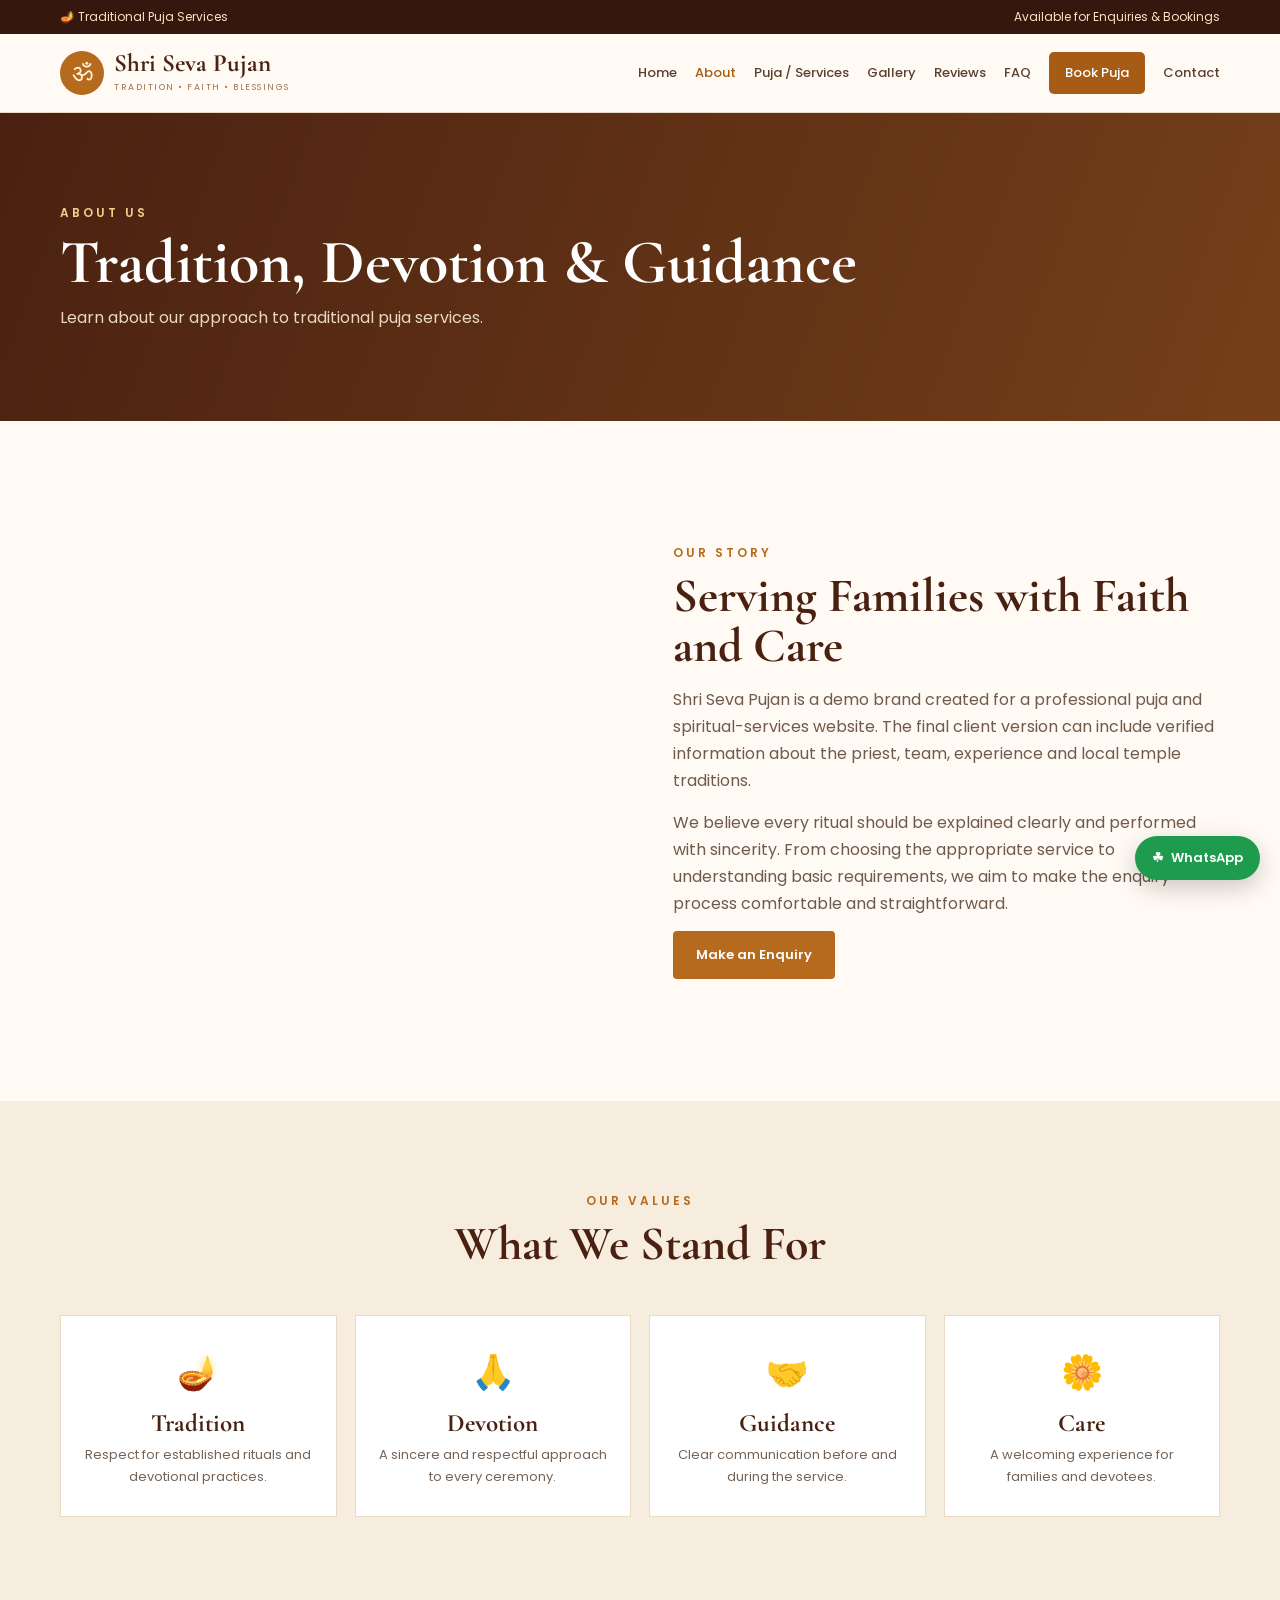
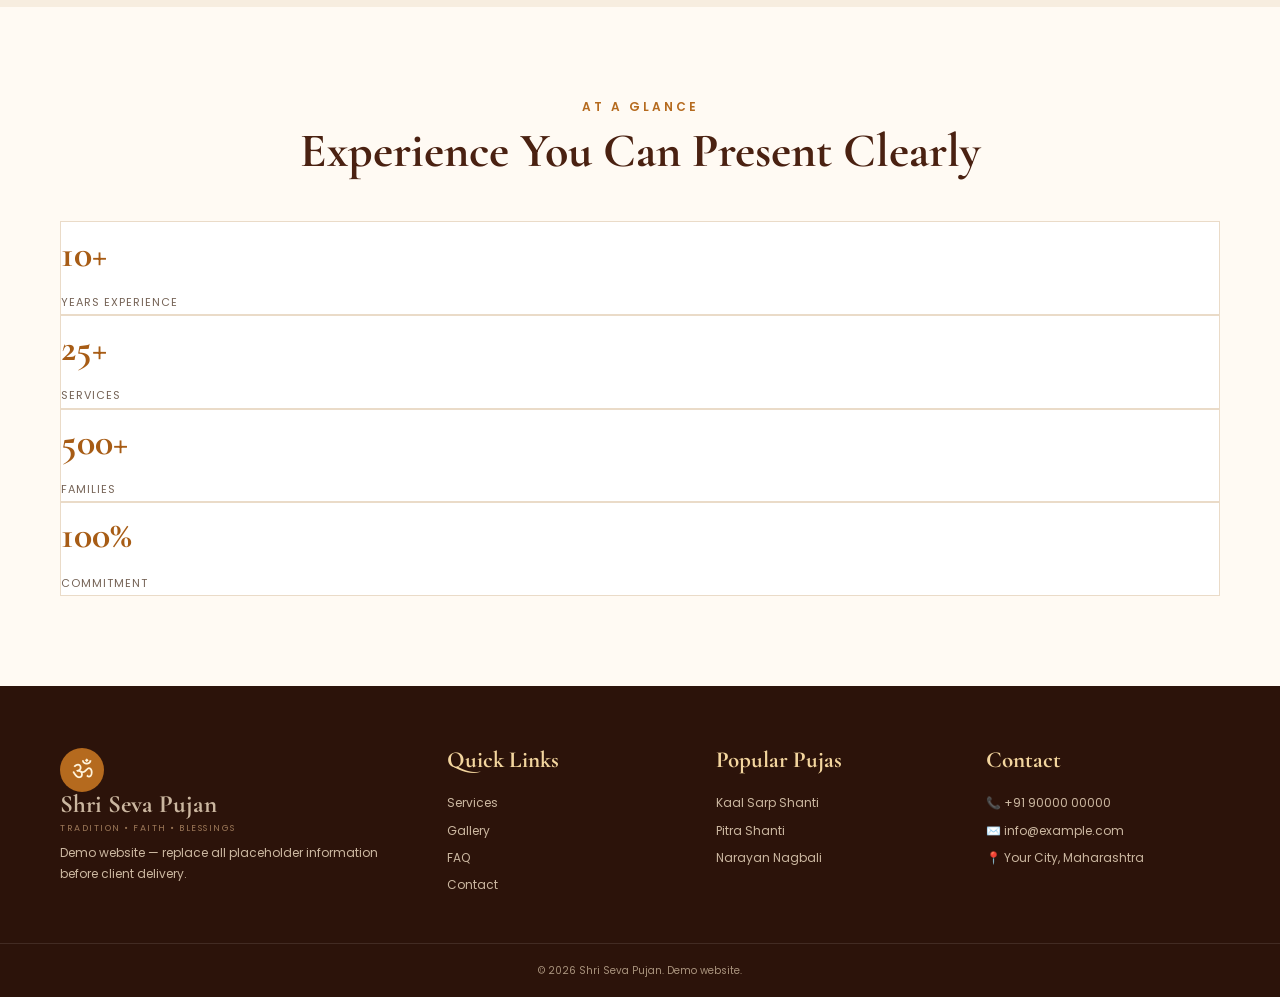
==== about.html @ 17e604e5 "Add files via upload" ====
<!DOCTYPE html>
<html lang="en"><head><meta charset="UTF-8"><meta name="viewport" content="width=device-width,initial-scale=1.0"><title>About | Shri Seva Pujan</title><link rel="preconnect" href="https://fonts.googleapis.com"><link rel="preconnect" href="https://fonts.gstatic.com" crossorigin><link href="https://fonts.googleapis.com/css2?family=Cormorant+Garamond:wght@500;600;700&family=Poppins:wght@300;400;500;600;700&display=swap" rel="stylesheet"><link rel="stylesheet" href="style.css"></head>
<body>
<div class="topbar"><div class="container topbar-inner"><span>🪔 Traditional Puja Services</span><span>Available for Enquiries & Bookings</span></div></div>
<header class="header"><div class="container nav-wrap"><a class="brand" href="index.html"><span class="brand-mark">ॐ</span><span><strong>Shri Seva Pujan</strong><small>Tradition • Faith • Blessings</small></span></a><button class="menu-toggle">☰</button><nav class="nav"><a href="index.html">Home</a><a class="active" href="about.html">About</a><a href="services.html">Puja / Services</a><a href="gallery.html">Gallery</a><a href="reviews.html">Reviews</a><a href="faq.html">FAQ</a><a href="booking.html" class="nav-cta">Book Puja</a><a href="contact.html">Contact</a></nav></div></header>
<section class="page-hero"><div class="container"><span class="eyebrow">ABOUT US</span><h1>Tradition, Devotion & Guidance</h1><p>Learn about our approach to traditional puja services.</p></div></section>
<main>
<section class="section"><div class="container two-col"><div class="about-photo"></div><div><span class="eyebrow">OUR STORY</span><h2>Serving Families with Faith and Care</h2><p>Shri Seva Pujan is a demo brand created for a professional puja and spiritual-services website. The final client version can include verified information about the priest, team, experience and local temple traditions.</p><p>We believe every ritual should be explained clearly and performed with sincerity. From choosing the appropriate service to understanding basic requirements, we aim to make the enquiry process comfortable and straightforward.</p><a href="booking.html" class="btn btn-primary">Make an Enquiry</a></div></div></section>
<section class="section soft-bg"><div class="container"><div class="section-heading"><span class="eyebrow">OUR VALUES</span><h2>What We Stand For</h2></div><div class="value-grid"><div class="value-card"><span>🪔</span><h3>Tradition</h3><p>Respect for established rituals and devotional practices.</p></div><div class="value-card"><span>🙏</span><h3>Devotion</h3><p>A sincere and respectful approach to every ceremony.</p></div><div class="value-card"><span>🤝</span><h3>Guidance</h3><p>Clear communication before and during the service.</p></div><div class="value-card"><span>🌼</span><h3>Care</h3><p>A welcoming experience for families and devotees.</p></div></div></div></section>
<section class="section"><div class="container"><div class="section-heading"><span class="eyebrow">AT A GLANCE</span><h2>Experience You Can Present Clearly</h2></div><div class="stats large-stats"><div><strong>10+</strong><span>Years Experience</span></div><div><strong>25+</strong><span>Services</span></div><div><strong>500+</strong><span>Families</span></div><div><strong>100%</strong><span>Commitment</span></div></div></div></section>
</main>
<footer class="footer"><div class="container footer-grid"><div><a class="brand footer-brand" href="index.html"><span class="brand-mark">ॐ</span><span><strong>Shri Seva Pujan</strong><small>Tradition • Faith • Blessings</small></span></a><p>Demo website — replace all placeholder information before client delivery.</p></div><div><h4>Quick Links</h4><a href="services.html">Services</a><a href="gallery.html">Gallery</a><a href="faq.html">FAQ</a><a href="contact.html">Contact</a></div><div><h4>Popular Pujas</h4><a href="service-kaal-sarp.html">Kaal Sarp Shanti</a><a href="service-pitra-shanti.html">Pitra Shanti</a><a href="service-narayan-nagbali.html">Narayan Nagbali</a></div><div><h4>Contact</h4><p>📞 +91 90000 00000</p><p>✉️ info@example.com</p><p>📍 Your City, Maharashtra</p></div></div><div class="copyright">© 2026 Shri Seva Pujan. Demo website.</div></footer><a class="whatsapp" href="https://wa.me/919000000000" target="_blank">☘<span>WhatsApp</span></a><script src="script.js"></script></body></html>
---- style.css ----
*{margin:0;padding:0;box-sizing:border-box}html{scroll-behavior:smooth}body{font-family:Poppins,sans-serif;color:#3c2a20;background:#fffaf3;line-height:1.7}a{text-decoration:none;color:inherit}.container{width:min(1160px,92%);margin:auto}.topbar{background:#35170d;color:#f7e4bf;font-size:12px}.topbar-inner{display:flex;justify-content:space-between;padding:7px 0}.header{background:#fffaf3;border-bottom:1px solid #eadbc6;position:sticky;top:0;z-index:100}.nav-wrap{min-height:78px;display:flex;align-items:center;justify-content:space-between;gap:20px}.brand{display:flex;align-items:center;gap:10px;color:#4b2313}.brand-mark{width:44px;height:44px;border-radius:50%;display:grid;place-items:center;background:#b56a1e;color:#fff4dc;font-family:serif;font-size:25px}.brand strong{display:block;font-family:"Cormorant Garamond",serif;font-size:25px;line-height:1}.brand small{display:block;font-size:9px;letter-spacing:1.5px;text-transform:uppercase;color:#9a7657;margin-top:4px}.nav{display:flex;align-items:center;gap:18px;font-size:13px;font-weight:500}.nav a{padding:9px 0;color:#5a4031}.nav a:hover,.nav a.active{color:#a75c15}.nav-cta{background:#a75c15!important;color:#fff!important;padding:10px 16px!important;border-radius:5px}.menu-toggle{display:none;border:0;background:none;font-size:28px;color:#4b2313}.hero{min-height:650px;background:linear-gradient(90deg,rgba(35,14,7,.84),rgba(35,14,7,.38)),url("https://images.unsplash.com/photo-1604608672516-f1b9a3b2b0c5?auto=format&fit=crop&w=1800&q=85") center/cover;display:flex;align-items:center;color:white}.hero-content{padding:80px 0}.eyebrow{font-size:12px;letter-spacing:3px;font-weight:600;color:#b56a1e;display:block;margin-bottom:8px}.hero .eyebrow,.page-hero .eyebrow{color:#f3cf8b}.hero h1{font-family:"Cormorant Garamond",serif;font-size:clamp(48px,7vw,82px);line-height:.98;max-width:760px;margin:10px 0 22px}.hero h1 span{color:#f2cf91}.hero p{max-width:610px;font-size:17px;color:#f8eee2}.hero-actions{display:flex;gap:12px;flex-wrap:wrap;margin:28px 0}.btn{display:inline-flex;align-items:center;justify-content:center;padding:12px 22px;border-radius:4px;font-size:13px;font-weight:600;border:1px solid transparent;transition:.25s}.btn-primary{background:#b56a1e;color:white}.btn-primary:hover{background:#914e10;transform:translateY(-2px)}.btn-light{background:#fff5e6;color:#6e3718}.btn-outline{border-color:#b56a1e;color:#8e4e12;background:transparent}.btn-outline:hover{background:#b56a1e;color:white}.hero-trust{display:flex;gap:25px;flex-wrap:wrap;font-size:12px;color:#f8e8cf}.stats{background:#4a2111;color:#fff3de}.stats-grid{display:grid;grid-template-columns:repeat(4,1fr)}.stats-grid>div{padding:27px 15px;text-align:center;border-right:1px solid rgba(255,255,255,.12)}.stats strong{display:block;font-family:"Cormorant Garamond",serif;font-size:38px;color:#f0c77f}.stats span{font-size:11px;letter-spacing:1px;text-transform:uppercase;color:#e9d5ba}.section{padding:90px 0}.soft-bg{background:#f7eddf}.section-heading{text-align:center;max-width:700px;margin:0 auto 45px}.section-heading h2,.split-content h2,.two-col h2,.contact-grid h2,.booking-side h2{font-family:"Cormorant Garamond",serif;font-size:48px;line-height:1.05;color:#4a2111;margin:6px 0 10px}.section-heading p{color:#7a6557}.service-grid{display:grid;grid-template-columns:repeat(4,1fr);gap:18px}.service-card{background:white;border:1px solid #eadbc8;padding:27px 23px;box-shadow:0 8px 30px rgba(78,42,20,.05);transition:.3s}.service-card:hover{transform:translateY(-5px);box-shadow:0 15px 35px rgba(78,42,20,.1)}.service-icon{font-size:36px;margin-bottom:12px}.service-card h3{font-family:"Cormorant Garamond",serif;font-size:26px;color:#4b2313;margin-bottom:7px}.service-card p{font-size:13px;color:#756356;min-height:66px}.service-card a{display:inline-block;color:#a75c15;font-size:12px;font-weight:600;margin-top:15px}.center{text-align:center;margin-top:38px}.split-section{display:grid;grid-template-columns:1fr 1fr;background:#efe0cd}.split-image{min-height:560px;background:url("https://images.unsplash.com/photo-1548013146-72479768bada?auto=format&fit=crop&w=1200&q=85") center/cover}.split-content{padding:80px 9%}.split-content p{color:#6e5b4c;margin-bottom:20px}.check-list{list-style:none;margin:20px 0 28px}.check-list li{display:flex;gap:10px;margin:11px 0;font-size:14px}.check-list span{color:#b56a1e;font-weight:700}.steps{display:grid;grid-template-columns:repeat(4,1fr);gap:18px}.step{padding:25px;background:white;border:1px solid #eadbc8}.step b{font-family:"Cormorant Garamond",serif;color:#b56a1e;font-size:30px}.step h3{font-family:"Cormorant Garamond",serif;font-size:25px;color:#4a2111}.step p{font-size:13px;color:#756356}.cta-section{background:#5a2813;color:white;padding:60px 0}.cta-box{display:flex;justify-content:space-between;align-items:center;gap:25px}.cta-box h2{font-family:"Cormorant Garamond",serif;font-size:48px;line-height:1}.cta-box p{color:#edd9c1}.page-hero{padding:90px 0;background:linear-gradient(110deg,#4a2111,#754019);color:white}.page-hero h1{font-family:"Cormorant Garamond",serif;font-size:62px;line-height:1}.page-hero p{margin-top:10px;color:#ead8c3}.two-col{display:grid;grid-template-columns:1fr 1fr;gap:65px;align-items:center}.about-photo{min-height:500px;background:url("https://images.unsplash.com/photo-1518709594023-6eab9bab7b23?auto=format&fit=crop&w=1200&q=85") center/cover}.two-col p{color:#6e5b4c;margin:14px 0}.value-grid{display:grid;grid-template-columns:repeat(4,1fr);gap:18px}.value-card{background:white;border:1px solid #eadbc8;text-align:center;padding:28px 20px}.value-card>span{font-size:34px}.value-card h3{font-family:"Cormorant Garamond",serif;font-size:25px;color:#4a2111}.value-card p{font-size:13px;color:#756356}.large-stats{background:transparent;color:#4a2111}.large-stats>div{border:1px solid #eadbc8;background:white}.large-stats strong{color:#a75c15}.large-stats span{color:#756356}.gallery-grid{display:grid;grid-template-columns:repeat(4,1fr);gap:14px}.gallery-grid img{width:100%;height:270px;object-fit:cover;display:block;cursor:pointer;transition:.3s}.gallery-grid img:hover{transform:scale(1.02);filter:brightness(.9)}.review-summary{display:grid;grid-template-columns:250px 1fr;gap:35px;align-items:center;max-width:900px;margin:0 auto 50px;background:white;border:1px solid #eadbc8;padding:30px}.review-summary>div:first-child{text-align:center;border-right:1px solid #eadbc8}.review-summary strong{font-family:"Cormorant Garamond",serif;font-size:65px;color:#a75c15}.stars{color:#d78a22;letter-spacing:2px}.review-grid{display:grid;grid-template-columns:repeat(3,1fr);gap:18px}.review-card{background:white;border:1px solid #eadbc8;padding:28px}.review-card p{font-size:14px;font-style:italic;color:#665548;margin:15px 0}.reviewer{display:flex;gap:12px;align-items:center}.reviewer>span{width:40px;height:40px;border-radius:50%;background:#ead0a9;color:#6e3718;display:grid;place-items:center;font-weight:600}.reviewer b,.reviewer small{display:block}.reviewer small{font-size:10px;color:#8b7767}.faq-list{max-width:850px}.faq-list details{background:white;border:1px solid #eadbc8;margin-bottom:12px;padding:0 22px}.faq-list summary{cursor:pointer;list-style:none;font-weight:600;padding:20px 0;color:#4a2111}.faq-list summary::-webkit-details-marker{display:none}.faq-list summary:after{content:"+";float:right;color:#a75c15;font-size:22px}.faq-list details[open] summary:after{content:"−"}.faq-list p{padding:0 0 20px;color:#6e5b4c;font-size:14px}.booking-layout{display:grid;grid-template-columns:1.6fr .8fr;gap:28px;align-items:start}.form-card,.booking-side{background:white;border:1px solid #eadbc8;padding:32px}.form-grid{display:grid;grid-template-columns:1fr 1fr;gap:18px;margin-bottom:20px}.form-grid label{font-size:12px;font-weight:600;color:#5d4637}.form-grid .full{grid-column:1/-1}.form-grid input,.form-grid select,.form-grid textarea{display:block;width:100%;margin-top:7px;padding:12px 13px;border:1px solid #dccab4;background:#fffdf9;font:inherit;font-size:13px;outline:none}.form-grid input:focus,.form-grid select:focus,.form-grid textarea:focus{border-color:#b56a1e}.form-note{font-size:11px;color:#8a7563;margin-top:12px}.form-message{margin-top:15px;padding:12px;background:#edf7ed;color:#38623b;display:none}.side-divider{height:1px;background:#eadbc8;margin:28px 0}.booking-side p{font-size:13px;color:#6e5b4c;margin:10px 0 18px}.contact-grid{display:grid;grid-template-columns:1fr 1fr;gap:60px;align-items:center}.contact-grid>div>p{color:#6e5b4c;margin-bottom:22px}.contact-list{margin:20px 0 28px}.contact-list>div{display:flex;gap:15px;padding:13px 0;border-bottom:1px solid #eadbc8}.contact-list>div>span{font-size:23px}.contact-list b{font-size:12px}.contact-list p{font-size:13px;color:#6e5b4c}.map-box{min-height:470px;background:linear-gradient(rgba(80,45,20,.12),rgba(80,45,20,.12)),repeating-linear-gradient(45deg,#eadbc8 0 2px,#f7eddf 2px 12px);display:grid;place-items:center;text-align:center;padding:40px}.map-box div{background:white;padding:35px;max-width:360px;box-shadow:0 10px 30px rgba(0,0,0,.08)}.map-box span{font-size:38px}.map-box h3{font-family:"Cormorant Garamond",serif;font-size:30px;color:#4a2111}.map-box p{font-size:13px;color:#756356;margin:8px 0 15px}.map-box a{color:#a75c15;font-size:12px;font-weight:600}.hours{display:grid;grid-template-columns:repeat(3,1fr);gap:18px}.hours div{background:white;border:1px solid #eadbc8;padding:25px;text-align:center}.hours b,.hours span{display:block}.hours span{font-size:13px;color:#756356;margin-top:6px}.service-big-icon{font-size:48px;display:block;margin-bottom:10px}.service-detail{display:grid;grid-template-columns:1fr 1fr;gap:60px;align-items:center}.detail-image{height:500px;background:url("https://images.unsplash.com/photo-1609357605129-26f69add5d6e?auto=format&fit=crop&w=1200&q=85") center/cover}.service-detail h2{font-family:"Cormorant Garamond",serif;font-size:48px;color:#4a2111;line-height:1.05}.service-detail h3{font-family:"Cormorant Garamond",serif;font-size:28px;color:#4a2111;margin-top:25px}.service-detail p{color:#6e5b4c;margin:15px 0}.footer{background:#2c130a;color:#dbc7af;padding:55px 0 0}.footer-grid{display:grid;grid-template-columns:1.5fr 1fr 1fr 1fr;gap:35px}.footer-brand{color:#fff0d7}.footer h4{color:#f3d59e;margin-bottom:13px;font-family:"Cormorant Garamond",serif;font-size:23px}.footer p,.footer a{font-size:12px;color:#cbb7a0;display:block;margin:7px 0}.footer a:hover{color:#f3d59e}.copyright{text-align:center;border-top:1px solid rgba(255,255,255,.1);margin-top:40px;padding:18px;font-size:10px;color:#a9937d}.whatsapp{position:fixed;right:20px;bottom:20px;background:#1e9b4d;color:white;border-radius:50px;padding:11px 17px;display:flex;gap:7px;align-items:center;z-index:90;box-shadow:0 8px 25px rgba(0,0,0,.2);font-size:13px;font-weight:600}.whatsapp:first-letter{color:white}
@media(max-width:950px){.nav{gap:10px}.service-grid{grid-template-columns:repeat(2,1fr)}.steps,.value-grid{grid-template-columns:repeat(2,1fr)}.gallery-grid{grid-template-columns:repeat(3,1fr)}.footer-grid{grid-template-columns:repeat(2,1fr)}}
@media(max-width:760px){.topbar-inner{font-size:10px}.topbar-inner span:last-child{display:none}.nav-wrap{min-height:68px}.menu-toggle{display:block}.nav{position:absolute;left:0;right:0;top:68px;background:#fffaf3;border-top:1px solid #eadbc6;display:none;flex-direction:column;align-items:stretch;padding:10px 5%;box-shadow:0 15px 25px rgba(0,0,0,.08)}.nav.open{display:flex}.nav a{padding:11px 0}.hero{min-height:600px}.hero h1{font-size:52px}.hero-trust{gap:10px;flex-direction:column}.stats-grid{grid-template-columns:repeat(2,1fr)}.stats-grid>div{border-bottom:1px solid rgba(255,255,255,.12)}.section{padding:65px 0}.section-heading h2,.split-content h2,.two-col h2,.contact-grid h2,.booking-side h2{font-size:40px}.split-section,.two-col,.contact-grid,.service-detail,.booking-layout{grid-template-columns:1fr}.split-image{min-height:380px}.split-content{padding:55px 8%}.gallery-grid{grid-template-columns:repeat(2,1fr)}.gallery-grid img{height:210px}.review-grid{grid-template-columns:1fr}.review-summary{grid-template-columns:1fr}.review-summary>div:first-child{border-right:0;border-bottom:1px solid #eadbc8;padding-bottom:20px}.form-grid{grid-template-columns:1fr}.form-grid .full{grid-column:auto}.cta-box{flex-direction:column;align-items:flex-start}.page-hero h1{font-size:48px}.detail-image{height:350px}.hours{grid-template-columns:1fr}.footer-grid{grid-template-columns:1fr}.whatsapp{right:14px;bottom:14px}.service-card p{min-height:auto}}
@media(max-width:480px){.service-grid,.steps,.value-grid{grid-template-columns:1fr}.gallery-grid{grid-template-columns:1fr 1fr}.hero h1{font-size:45px}.brand strong{font-size:21px}}
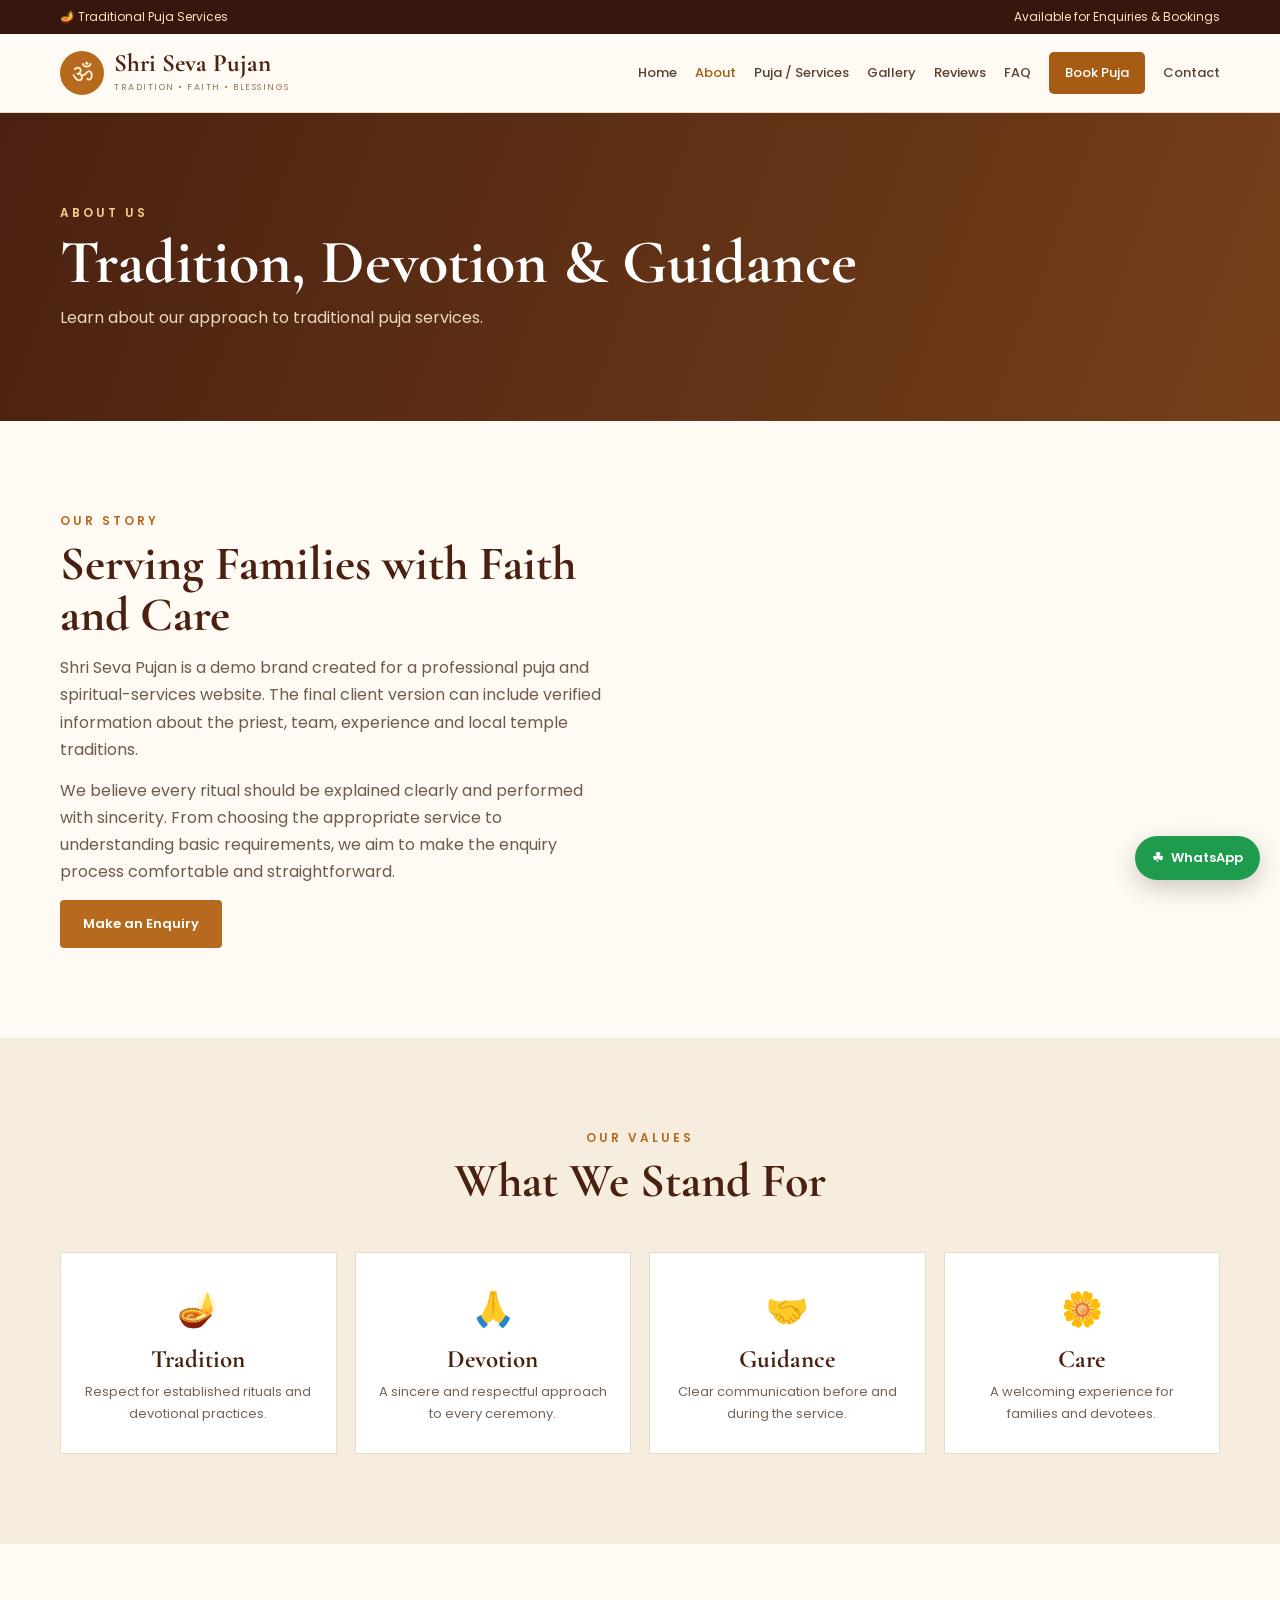
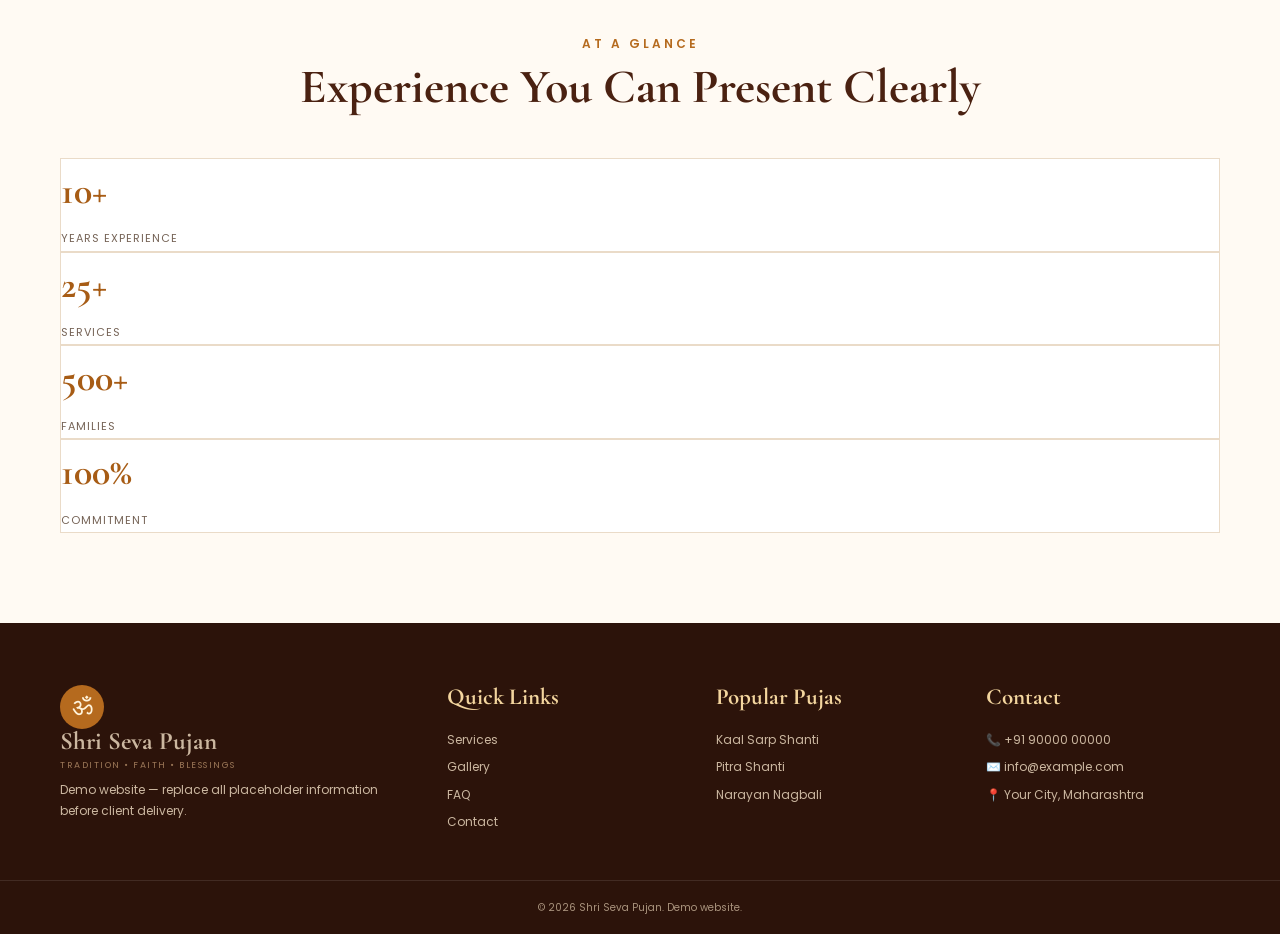
==== commit 12957a19: "Add files via upload" ====
--- a/about.html
+++ b/about.html
@@ -5,7 +5,7 @@
 <header class="header"><div class="container nav-wrap"><a class="brand" href="index.html"><span class="brand-mark">ॐ</span><span><strong>Shri Seva Pujan</strong><small>Tradition • Faith • Blessings</small></span></a><button class="menu-toggle">☰</button><nav class="nav"><a href="index.html">Home</a><a class="active" href="about.html">About</a><a href="services.html">Puja / Services</a><a href="gallery.html">Gallery</a><a href="reviews.html">Reviews</a><a href="faq.html">FAQ</a><a href="booking.html" class="nav-cta">Book Puja</a><a href="contact.html">Contact</a></nav></div></header>
 <section class="page-hero"><div class="container"><span class="eyebrow">ABOUT US</span><h1>Tradition, Devotion & Guidance</h1><p>Learn about our approach to traditional puja services.</p></div></section>
 <main>
-<section class="section"><div class="container two-col"><div class="about-photo"></div><div><span class="eyebrow">OUR STORY</span><h2>Serving Families with Faith and Care</h2><p>Shri Seva Pujan is a demo brand created for a professional puja and spiritual-services website. The final client version can include verified information about the priest, team, experience and local temple traditions.</p><p>We believe every ritual should be explained clearly and performed with sincerity. From choosing the appropriate service to understanding basic requirements, we aim to make the enquiry process comfortable and straightforward.</p><a href="booking.html" class="btn btn-primary">Make an Enquiry</a></div></div></section>
+<section class="section"><div class="container two-col"><div><span class="eyebrow">OUR STORY</span><h2>Serving Families with Faith and Care</h2><p>Shri Seva Pujan is a demo brand created for a professional puja and spiritual-services website. The final client version can include verified information about the priest, team, experience and local temple traditions.</p><p>We believe every ritual should be explained clearly and performed with sincerity. From choosing the appropriate service to understanding basic requirements, we aim to make the enquiry process comfortable and straightforward.</p><a href="booking.html" class="btn btn-primary">Make an Enquiry</a></div></div></section>
 <section class="section soft-bg"><div class="container"><div class="section-heading"><span class="eyebrow">OUR VALUES</span><h2>What We Stand For</h2></div><div class="value-grid"><div class="value-card"><span>🪔</span><h3>Tradition</h3><p>Respect for established rituals and devotional practices.</p></div><div class="value-card"><span>🙏</span><h3>Devotion</h3><p>A sincere and respectful approach to every ceremony.</p></div><div class="value-card"><span>🤝</span><h3>Guidance</h3><p>Clear communication before and during the service.</p></div><div class="value-card"><span>🌼</span><h3>Care</h3><p>A welcoming experience for families and devotees.</p></div></div></div></section>
 <section class="section"><div class="container"><div class="section-heading"><span class="eyebrow">AT A GLANCE</span><h2>Experience You Can Present Clearly</h2></div><div class="stats large-stats"><div><strong>10+</strong><span>Years Experience</span></div><div><strong>25+</strong><span>Services</span></div><div><strong>500+</strong><span>Families</span></div><div><strong>100%</strong><span>Commitment</span></div></div></div></section>
 </main>
--- a/style.css
+++ b/style.css
@@ -1,4 +1,4 @@
-*{margin:0;padding:0;box-sizing:border-box}html{scroll-behavior:smooth}body{font-family:Poppins,sans-serif;color:#3c2a20;background:#fffaf3;line-height:1.7}a{text-decoration:none;color:inherit}.container{width:min(1160px,92%);margin:auto}.topbar{background:#35170d;color:#f7e4bf;font-size:12px}.topbar-inner{display:flex;justify-content:space-between;padding:7px 0}.header{background:#fffaf3;border-bottom:1px solid #eadbc6;position:sticky;top:0;z-index:100}.nav-wrap{min-height:78px;display:flex;align-items:center;justify-content:space-between;gap:20px}.brand{display:flex;align-items:center;gap:10px;color:#4b2313}.brand-mark{width:44px;height:44px;border-radius:50%;display:grid;place-items:center;background:#b56a1e;color:#fff4dc;font-family:serif;font-size:25px}.brand strong{display:block;font-family:"Cormorant Garamond",serif;font-size:25px;line-height:1}.brand small{display:block;font-size:9px;letter-spacing:1.5px;text-transform:uppercase;color:#9a7657;margin-top:4px}.nav{display:flex;align-items:center;gap:18px;font-size:13px;font-weight:500}.nav a{padding:9px 0;color:#5a4031}.nav a:hover,.nav a.active{color:#a75c15}.nav-cta{background:#a75c15!important;color:#fff!important;padding:10px 16px!important;border-radius:5px}.menu-toggle{display:none;border:0;background:none;font-size:28px;color:#4b2313}.hero{min-height:650px;background:linear-gradient(90deg,rgba(35,14,7,.84),rgba(35,14,7,.38)),url("https://images.unsplash.com/photo-1604608672516-f1b9a3b2b0c5?auto=format&fit=crop&w=1800&q=85") center/cover;display:flex;align-items:center;color:white}.hero-content{padding:80px 0}.eyebrow{font-size:12px;letter-spacing:3px;font-weight:600;color:#b56a1e;display:block;margin-bottom:8px}.hero .eyebrow,.page-hero .eyebrow{color:#f3cf8b}.hero h1{font-family:"Cormorant Garamond",serif;font-size:clamp(48px,7vw,82px);line-height:.98;max-width:760px;margin:10px 0 22px}.hero h1 span{color:#f2cf91}.hero p{max-width:610px;font-size:17px;color:#f8eee2}.hero-actions{display:flex;gap:12px;flex-wrap:wrap;margin:28px 0}.btn{display:inline-flex;align-items:center;justify-content:center;padding:12px 22px;border-radius:4px;font-size:13px;font-weight:600;border:1px solid transparent;transition:.25s}.btn-primary{background:#b56a1e;color:white}.btn-primary:hover{background:#914e10;transform:translateY(-2px)}.btn-light{background:#fff5e6;color:#6e3718}.btn-outline{border-color:#b56a1e;color:#8e4e12;background:transparent}.btn-outline:hover{background:#b56a1e;color:white}.hero-trust{display:flex;gap:25px;flex-wrap:wrap;font-size:12px;color:#f8e8cf}.stats{background:#4a2111;color:#fff3de}.stats-grid{display:grid;grid-template-columns:repeat(4,1fr)}.stats-grid>div{padding:27px 15px;text-align:center;border-right:1px solid rgba(255,255,255,.12)}.stats strong{display:block;font-family:"Cormorant Garamond",serif;font-size:38px;color:#f0c77f}.stats span{font-size:11px;letter-spacing:1px;text-transform:uppercase;color:#e9d5ba}.section{padding:90px 0}.soft-bg{background:#f7eddf}.section-heading{text-align:center;max-width:700px;margin:0 auto 45px}.section-heading h2,.split-content h2,.two-col h2,.contact-grid h2,.booking-side h2{font-family:"Cormorant Garamond",serif;font-size:48px;line-height:1.05;color:#4a2111;margin:6px 0 10px}.section-heading p{color:#7a6557}.service-grid{display:grid;grid-template-columns:repeat(4,1fr);gap:18px}.service-card{background:white;border:1px solid #eadbc8;padding:27px 23px;box-shadow:0 8px 30px rgba(78,42,20,.05);transition:.3s}.service-card:hover{transform:translateY(-5px);box-shadow:0 15px 35px rgba(78,42,20,.1)}.service-icon{font-size:36px;margin-bottom:12px}.service-card h3{font-family:"Cormorant Garamond",serif;font-size:26px;color:#4b2313;margin-bottom:7px}.service-card p{font-size:13px;color:#756356;min-height:66px}.service-card a{display:inline-block;color:#a75c15;font-size:12px;font-weight:600;margin-top:15px}.center{text-align:center;margin-top:38px}.split-section{display:grid;grid-template-columns:1fr 1fr;background:#efe0cd}.split-image{min-height:560px;background:url("https://images.unsplash.com/photo-1548013146-72479768bada?auto=format&fit=crop&w=1200&q=85") center/cover}.split-content{padding:80px 9%}.split-content p{color:#6e5b4c;margin-bottom:20px}.check-list{list-style:none;margin:20px 0 28px}.check-list li{display:flex;gap:10px;margin:11px 0;font-size:14px}.check-list span{color:#b56a1e;font-weight:700}.steps{display:grid;grid-template-columns:repeat(4,1fr);gap:18px}.step{padding:25px;background:white;border:1px solid #eadbc8}.step b{font-family:"Cormorant Garamond",serif;color:#b56a1e;font-size:30px}.step h3{font-family:"Cormorant Garamond",serif;font-size:25px;color:#4a2111}.step p{font-size:13px;color:#756356}.cta-section{background:#5a2813;color:white;padding:60px 0}.cta-box{display:flex;justify-content:space-between;align-items:center;gap:25px}.cta-box h2{font-family:"Cormorant Garamond",serif;font-size:48px;line-height:1}.cta-box p{color:#edd9c1}.page-hero{padding:90px 0;background:linear-gradient(110deg,#4a2111,#754019);color:white}.page-hero h1{font-family:"Cormorant Garamond",serif;font-size:62px;line-height:1}.page-hero p{margin-top:10px;color:#ead8c3}.two-col{display:grid;grid-template-columns:1fr 1fr;gap:65px;align-items:center}.about-photo{min-height:500px;background:url("https://images.unsplash.com/photo-1518709594023-6eab9bab7b23?auto=format&fit=crop&w=1200&q=85") center/cover}.two-col p{color:#6e5b4c;margin:14px 0}.value-grid{display:grid;grid-template-columns:repeat(4,1fr);gap:18px}.value-card{background:white;border:1px solid #eadbc8;text-align:center;padding:28px 20px}.value-card>span{font-size:34px}.value-card h3{font-family:"Cormorant Garamond",serif;font-size:25px;color:#4a2111}.value-card p{font-size:13px;color:#756356}.large-stats{background:transparent;color:#4a2111}.large-stats>div{border:1px solid #eadbc8;background:white}.large-stats strong{color:#a75c15}.large-stats span{color:#756356}.gallery-grid{display:grid;grid-template-columns:repeat(4,1fr);gap:14px}.gallery-grid img{width:100%;height:270px;object-fit:cover;display:block;cursor:pointer;transition:.3s}.gallery-grid img:hover{transform:scale(1.02);filter:brightness(.9)}.review-summary{display:grid;grid-template-columns:250px 1fr;gap:35px;align-items:center;max-width:900px;margin:0 auto 50px;background:white;border:1px solid #eadbc8;padding:30px}.review-summary>div:first-child{text-align:center;border-right:1px solid #eadbc8}.review-summary strong{font-family:"Cormorant Garamond",serif;font-size:65px;color:#a75c15}.stars{color:#d78a22;letter-spacing:2px}.review-grid{display:grid;grid-template-columns:repeat(3,1fr);gap:18px}.review-card{background:white;border:1px solid #eadbc8;padding:28px}.review-card p{font-size:14px;font-style:italic;color:#665548;margin:15px 0}.reviewer{display:flex;gap:12px;align-items:center}.reviewer>span{width:40px;height:40px;border-radius:50%;background:#ead0a9;color:#6e3718;display:grid;place-items:center;font-weight:600}.reviewer b,.reviewer small{display:block}.reviewer small{font-size:10px;color:#8b7767}.faq-list{max-width:850px}.faq-list details{background:white;border:1px solid #eadbc8;margin-bottom:12px;padding:0 22px}.faq-list summary{cursor:pointer;list-style:none;font-weight:600;padding:20px 0;color:#4a2111}.faq-list summary::-webkit-details-marker{display:none}.faq-list summary:after{content:"+";float:right;color:#a75c15;font-size:22px}.faq-list details[open] summary:after{content:"−"}.faq-list p{padding:0 0 20px;color:#6e5b4c;font-size:14px}.booking-layout{display:grid;grid-template-columns:1.6fr .8fr;gap:28px;align-items:start}.form-card,.booking-side{background:white;border:1px solid #eadbc8;padding:32px}.form-grid{display:grid;grid-template-columns:1fr 1fr;gap:18px;margin-bottom:20px}.form-grid label{font-size:12px;font-weight:600;color:#5d4637}.form-grid .full{grid-column:1/-1}.form-grid input,.form-grid select,.form-grid textarea{display:block;width:100%;margin-top:7px;padding:12px 13px;border:1px solid #dccab4;background:#fffdf9;font:inherit;font-size:13px;outline:none}.form-grid input:focus,.form-grid select:focus,.form-grid textarea:focus{border-color:#b56a1e}.form-note{font-size:11px;color:#8a7563;margin-top:12px}.form-message{margin-top:15px;padding:12px;background:#edf7ed;color:#38623b;display:none}.side-divider{height:1px;background:#eadbc8;margin:28px 0}.booking-side p{font-size:13px;color:#6e5b4c;margin:10px 0 18px}.contact-grid{display:grid;grid-template-columns:1fr 1fr;gap:60px;align-items:center}.contact-grid>div>p{color:#6e5b4c;margin-bottom:22px}.contact-list{margin:20px 0 28px}.contact-list>div{display:flex;gap:15px;padding:13px 0;border-bottom:1px solid #eadbc8}.contact-list>div>span{font-size:23px}.contact-list b{font-size:12px}.contact-list p{font-size:13px;color:#6e5b4c}.map-box{min-height:470px;background:linear-gradient(rgba(80,45,20,.12),rgba(80,45,20,.12)),repeating-linear-gradient(45deg,#eadbc8 0 2px,#f7eddf 2px 12px);display:grid;place-items:center;text-align:center;padding:40px}.map-box div{background:white;padding:35px;max-width:360px;box-shadow:0 10px 30px rgba(0,0,0,.08)}.map-box span{font-size:38px}.map-box h3{font-family:"Cormorant Garamond",serif;font-size:30px;color:#4a2111}.map-box p{font-size:13px;color:#756356;margin:8px 0 15px}.map-box a{color:#a75c15;font-size:12px;font-weight:600}.hours{display:grid;grid-template-columns:repeat(3,1fr);gap:18px}.hours div{background:white;border:1px solid #eadbc8;padding:25px;text-align:center}.hours b,.hours span{display:block}.hours span{font-size:13px;color:#756356;margin-top:6px}.service-big-icon{font-size:48px;display:block;margin-bottom:10px}.service-detail{display:grid;grid-template-columns:1fr 1fr;gap:60px;align-items:center}.detail-image{height:500px;background:url("https://images.unsplash.com/photo-1609357605129-26f69add5d6e?auto=format&fit=crop&w=1200&q=85") center/cover}.service-detail h2{font-family:"Cormorant Garamond",serif;font-size:48px;color:#4a2111;line-height:1.05}.service-detail h3{font-family:"Cormorant Garamond",serif;font-size:28px;color:#4a2111;margin-top:25px}.service-detail p{color:#6e5b4c;margin:15px 0}.footer{background:#2c130a;color:#dbc7af;padding:55px 0 0}.footer-grid{display:grid;grid-template-columns:1.5fr 1fr 1fr 1fr;gap:35px}.footer-brand{color:#fff0d7}.footer h4{color:#f3d59e;margin-bottom:13px;font-family:"Cormorant Garamond",serif;font-size:23px}.footer p,.footer a{font-size:12px;color:#cbb7a0;display:block;margin:7px 0}.footer a:hover{color:#f3d59e}.copyright{text-align:center;border-top:1px solid rgba(255,255,255,.1);margin-top:40px;padding:18px;font-size:10px;color:#a9937d}.whatsapp{position:fixed;right:20px;bottom:20px;background:#1e9b4d;color:white;border-radius:50px;padding:11px 17px;display:flex;gap:7px;align-items:center;z-index:90;box-shadow:0 8px 25px rgba(0,0,0,.2);font-size:13px;font-weight:600}.whatsapp:first-letter{color:white}
-@media(max-width:950px){.nav{gap:10px}.service-grid{grid-template-columns:repeat(2,1fr)}.steps,.value-grid{grid-template-columns:repeat(2,1fr)}.gallery-grid{grid-template-columns:repeat(3,1fr)}.footer-grid{grid-template-columns:repeat(2,1fr)}}
-@media(max-width:760px){.topbar-inner{font-size:10px}.topbar-inner span:last-child{display:none}.nav-wrap{min-height:68px}.menu-toggle{display:block}.nav{position:absolute;left:0;right:0;top:68px;background:#fffaf3;border-top:1px solid #eadbc6;display:none;flex-direction:column;align-items:stretch;padding:10px 5%;box-shadow:0 15px 25px rgba(0,0,0,.08)}.nav.open{display:flex}.nav a{padding:11px 0}.hero{min-height:600px}.hero h1{font-size:52px}.hero-trust{gap:10px;flex-direction:column}.stats-grid{grid-template-columns:repeat(2,1fr)}.stats-grid>div{border-bottom:1px solid rgba(255,255,255,.12)}.section{padding:65px 0}.section-heading h2,.split-content h2,.two-col h2,.contact-grid h2,.booking-side h2{font-size:40px}.split-section,.two-col,.contact-grid,.service-detail,.booking-layout{grid-template-columns:1fr}.split-image{min-height:380px}.split-content{padding:55px 8%}.gallery-grid{grid-template-columns:repeat(2,1fr)}.gallery-grid img{height:210px}.review-grid{grid-template-columns:1fr}.review-summary{grid-template-columns:1fr}.review-summary>div:first-child{border-right:0;border-bottom:1px solid #eadbc8;padding-bottom:20px}.form-grid{grid-template-columns:1fr}.form-grid .full{grid-column:auto}.cta-box{flex-direction:column;align-items:flex-start}.page-hero h1{font-size:48px}.detail-image{height:350px}.hours{grid-template-columns:1fr}.footer-grid{grid-template-columns:1fr}.whatsapp{right:14px;bottom:14px}.service-card p{min-height:auto}}
-@media(max-width:480px){.service-grid,.steps,.value-grid{grid-template-columns:1fr}.gallery-grid{grid-template-columns:1fr 1fr}.hero h1{font-size:45px}.brand strong{font-size:21px}}
+*{margin:0;padding:0;box-sizing:border-box}html{scroll-behavior:smooth}body{font-family:Poppins,sans-serif;color:#3c2a20;background:#fffaf3;line-height:1.7}a{text-decoration:none;color:inherit}.container{width:min(1160px,92%);margin:auto}.topbar{background:#35170d;color:#f7e4bf;font-size:12px}.topbar-inner{display:flex;justify-content:space-between;padding:7px 0}.header{background:#fffaf3;border-bottom:1px solid #eadbc6;position:sticky;top:0;z-index:100}.nav-wrap{min-height:78px;display:flex;align-items:center;justify-content:space-between;gap:20px}.brand{display:flex;align-items:center;gap:10px;color:#4b2313}.brand-mark{width:44px;height:44px;border-radius:50%;display:grid;place-items:center;background:#b56a1e;color:#fff4dc;font-family:serif;font-size:25px}.brand strong{display:block;font-family:"Cormorant Garamond",serif;font-size:25px;line-height:1}.brand small{display:block;font-size:9px;letter-spacing:1.5px;text-transform:uppercase;color:#9a7657;margin-top:4px}.nav{display:flex;align-items:center;gap:18px;font-size:13px;font-weight:500}.nav a{padding:9px 0;color:#5a4031}.nav a:hover,.nav a.active{color:#a75c15}.nav-cta{background:#a75c15!important;color:#fff!important;padding:10px 16px!important;border-radius:5px}.menu-toggle{display:none;border:0;background:none;font-size:28px;color:#4b2313}.hero{min-height:650px;background:linear-gradient(90deg,rgba(35,14,7,.84),rgba(35,14,7,.38));display:flex;align-items:center;color:white}.hero-content{padding:80px 0}.eyebrow{font-size:12px;letter-spacing:3px;font-weight:600;color:#b56a1e;display:block;margin-bottom:8px}.hero .eyebrow,.page-hero .eyebrow{color:#f3cf8b}.hero h1{font-family:"Cormorant Garamond",serif;font-size:clamp(48px,7vw,82px);line-height:.98;max-width:760px;margin:10px 0 22px}.hero h1 span{color:#f2cf91}.hero p{max-width:610px;font-size:17px;color:#f8eee2}.hero-actions{display:flex;gap:12px;flex-wrap:wrap;margin:28px 0}.btn{display:inline-flex;align-items:center;justify-content:center;padding:12px 22px;border-radius:4px;font-size:13px;font-weight:600;border:1px solid transparent;transition:.25s}.btn-primary{background:#b56a1e;color:white}.btn-primary:hover{background:#914e10;transform:translateY(-2px)}.btn-light{background:#fff5e6;color:#6e3718}.btn-outline{border-color:#b56a1e;color:#8e4e12;background:transparent}.btn-outline:hover{background:#b56a1e;color:white}.hero-trust{display:flex;gap:25px;flex-wrap:wrap;font-size:12px;color:#f8e8cf}.stats{background:#4a2111;color:#fff3de}.stats-grid{display:grid;grid-template-columns:repeat(4,1fr)}.stats-grid>div{padding:27px 15px;text-align:center;border-right:1px solid rgba(255,255,255,.12)}.stats strong{display:block;font-family:"Cormorant Garamond",serif;font-size:38px;color:#f0c77f}.stats span{font-size:11px;letter-spacing:1px;text-transform:uppercase;color:#e9d5ba}.section{padding:90px 0}.soft-bg{background:#f7eddf}.section-heading{text-align:center;max-width:700px;margin:0 auto 45px}.section-heading h2,.split-content h2,.two-col h2,.contact-grid h2,.booking-side h2{font-family:"Cormorant Garamond",serif;font-size:48px;line-height:1.05;color:#4a2111;margin:6px 0 10px}.section-heading p{color:#7a6557}.service-grid{display:grid;grid-template-columns:repeat(4,1fr);gap:18px}.service-card{background:white;border:1px solid #eadbc8;padding:27px 23px;box-shadow:0 8px 30px rgba(78,42,20,.05);transition:.3s}.service-card:hover{transform:translateY(-5px);box-shadow:0 15px 35px rgba(78,42,20,.1)}.service-icon{font-size:36px;margin-bottom:12px}.service-card h3{font-family:"Cormorant Garamond",serif;font-size:26px;color:#4b2313;margin-bottom:7px}.service-card p{font-size:13px;color:#756356;min-height:66px}.service-card a{display:inline-block;color:#a75c15;font-size:12px;font-weight:600;margin-top:15px}.center{text-align:center;margin-top:38px}.split-section{display:grid;grid-template-columns:1fr 1fr;background:#efe0cd}.split-image{min-height:0;display:none}.split-content{padding:80px 9%}.split-content p{color:#6e5b4c;margin-bottom:20px}.check-list{list-style:none;margin:20px 0 28px}.check-list li{display:flex;gap:10px;margin:11px 0;font-size:14px}.check-list span{color:#b56a1e;font-weight:700}.steps{display:grid;grid-template-columns:repeat(4,1fr);gap:18px}.step{padding:25px;background:white;border:1px solid #eadbc8}.step b{font-family:"Cormorant Garamond",serif;color:#b56a1e;font-size:30px}.step h3{font-family:"Cormorant Garamond",serif;font-size:25px;color:#4a2111}.step p{font-size:13px;color:#756356}.cta-section{background:#5a2813;color:white;padding:60px 0}.cta-box{display:flex;justify-content:space-between;align-items:center;gap:25px}.cta-box h2{font-family:"Cormorant Garamond",serif;font-size:48px;line-height:1}.cta-box p{color:#edd9c1}.page-hero{padding:90px 0;background:linear-gradient(110deg,#4a2111,#754019);color:white}.page-hero h1{font-family:"Cormorant Garamond",serif;font-size:62px;line-height:1}.page-hero p{margin-top:10px;color:#ead8c3}.two-col{display:grid;grid-template-columns:1fr 1fr;gap:65px;align-items:center}.about-photo{display:none}.two-col p{color:#6e5b4c;margin:14px 0}.value-grid{display:grid;grid-template-columns:repeat(4,1fr);gap:18px}.value-card{background:white;border:1px solid #eadbc8;text-align:center;padding:28px 20px}.value-card>span{font-size:34px}.value-card h3{font-family:"Cormorant Garamond",serif;font-size:25px;color:#4a2111}.value-card p{font-size:13px;color:#756356}.large-stats{background:transparent;color:#4a2111}.large-stats>div{border:1px solid #eadbc8;background:white}.large-stats strong{color:#a75c15}.large-stats span{color:#756356}.no-photo-gallery{min-height:300px;border:1px solid #eadbc8;background:#fff;display:grid;place-items:center;text-align:center;padding:45px}.no-photo-gallery>div{max-width:520px}.no-photo-gallery span{width:74px;height:74px;border-radius:50%;display:grid;place-items:center;margin:0 auto 18px;background:#b56a1e;color:#fff4dc;font-family:serif;font-size:40px}.no-photo-gallery h3{font-family:"Cormorant Garamond",serif;font-size:34px;color:#4a2111;margin-bottom:8px}.no-photo-gallery p{font-size:13px;color:#756356}.review-summary{display:grid;grid-template-columns:250px 1fr;gap:35px;align-items:center;max-width:900px;margin:0 auto 50px;background:white;border:1px solid #eadbc8;padding:30px}.review-summary>div:first-child{text-align:center;border-right:1px solid #eadbc8}.review-summary strong{font-family:"Cormorant Garamond",serif;font-size:65px;color:#a75c15}.stars{color:#d78a22;letter-spacing:2px}.review-grid{display:grid;grid-template-columns:repeat(3,1fr);gap:18px}.review-card{background:white;border:1px solid #eadbc8;padding:28px}.review-card p{font-size:14px;font-style:italic;color:#665548;margin:15px 0}.reviewer{display:flex;gap:12px;align-items:center}.reviewer>span{width:40px;height:40px;border-radius:50%;background:#ead0a9;color:#6e3718;display:grid;place-items:center;font-weight:600}.reviewer b,.reviewer small{display:block}.reviewer small{font-size:10px;color:#8b7767}.faq-list{max-width:850px}.faq-list details{background:white;border:1px solid #eadbc8;margin-bottom:12px;padding:0 22px}.faq-list summary{cursor:pointer;list-style:none;font-weight:600;padding:20px 0;color:#4a2111}.faq-list summary::-webkit-details-marker{display:none}.faq-list summary:after{content:"+";float:right;color:#a75c15;font-size:22px}.faq-list details[open] summary:after{content:"−"}.faq-list p{padding:0 0 20px;color:#6e5b4c;font-size:14px}.booking-layout{display:grid;grid-template-columns:1.6fr .8fr;gap:28px;align-items:start}.form-card,.booking-side{background:white;border:1px solid #eadbc8;padding:32px}.form-grid{display:grid;grid-template-columns:1fr 1fr;gap:18px;margin-bottom:20px}.form-grid label{font-size:12px;font-weight:600;color:#5d4637}.form-grid .full{grid-column:1/-1}.form-grid input,.form-grid select,.form-grid textarea{display:block;width:100%;margin-top:7px;padding:12px 13px;border:1px solid #dccab4;background:#fffdf9;font:inherit;font-size:13px;outline:none}.form-grid input:focus,.form-grid select:focus,.form-grid textarea:focus{border-color:#b56a1e}.form-note{font-size:11px;color:#8a7563;margin-top:12px}.form-message{margin-top:15px;padding:12px;background:#edf7ed;color:#38623b;display:none}.side-divider{height:1px;background:#eadbc8;margin:28px 0}.booking-side p{font-size:13px;color:#6e5b4c;margin:10px 0 18px}.contact-grid{display:grid;grid-template-columns:1fr 1fr;gap:60px;align-items:center}.contact-grid>div>p{color:#6e5b4c;margin-bottom:22px}.contact-list{margin:20px 0 28px}.contact-list>div{display:flex;gap:15px;padding:13px 0;border-bottom:1px solid #eadbc8}.contact-list>div>span{font-size:23px}.contact-list b{font-size:12px}.contact-list p{font-size:13px;color:#6e5b4c}.map-box{min-height:470px;background:linear-gradient(rgba(80,45,20,.12),rgba(80,45,20,.12)),repeating-linear-gradient(45deg,#eadbc8 0 2px,#f7eddf 2px 12px);display:grid;place-items:center;text-align:center;padding:40px}.map-box div{background:white;padding:35px;max-width:360px;box-shadow:0 10px 30px rgba(0,0,0,.08)}.map-box span{font-size:38px}.map-box h3{font-family:"Cormorant Garamond",serif;font-size:30px;color:#4a2111}.map-box p{font-size:13px;color:#756356;margin:8px 0 15px}.map-box a{color:#a75c15;font-size:12px;font-weight:600}.hours{display:grid;grid-template-columns:repeat(3,1fr);gap:18px}.hours div{background:white;border:1px solid #eadbc8;padding:25px;text-align:center}.hours b,.hours span{display:block}.hours span{font-size:13px;color:#756356;margin-top:6px}.service-big-icon{font-size:48px;display:block;margin-bottom:10px}.service-detail{display:grid;grid-template-columns:1fr 1fr;gap:60px;align-items:center}.detail-image{display:none}.service-detail h2{font-family:"Cormorant Garamond",serif;font-size:48px;color:#4a2111;line-height:1.05}.service-detail h3{font-family:"Cormorant Garamond",serif;font-size:28px;color:#4a2111;margin-top:25px}.service-detail p{color:#6e5b4c;margin:15px 0}.footer{background:#2c130a;color:#dbc7af;padding:55px 0 0}.footer-grid{display:grid;grid-template-columns:1.5fr 1fr 1fr 1fr;gap:35px}.footer-brand{color:#fff0d7}.footer h4{color:#f3d59e;margin-bottom:13px;font-family:"Cormorant Garamond",serif;font-size:23px}.footer p,.footer a{font-size:12px;color:#cbb7a0;display:block;margin:7px 0}.footer a:hover{color:#f3d59e}.copyright{text-align:center;border-top:1px solid rgba(255,255,255,.1);margin-top:40px;padding:18px;font-size:10px;color:#a9937d}.whatsapp{position:fixed;right:20px;bottom:20px;background:#1e9b4d;color:white;border-radius:50px;padding:11px 17px;display:flex;gap:7px;align-items:center;z-index:90;box-shadow:0 8px 25px rgba(0,0,0,.2);font-size:13px;font-weight:600}.whatsapp:first-letter{color:white}
+@media(max-width:950px){.nav{gap:10px}.service-grid{grid-template-columns:repeat(2,1fr)}.steps,.value-grid{grid-template-columns:repeat(2,1fr)}.footer-grid{grid-template-columns:repeat(2,1fr)}}
+@media(max-width:760px){.topbar-inner{font-size:10px}.topbar-inner span:last-child{display:none}.nav-wrap{min-height:68px}.menu-toggle{display:block}.nav{position:absolute;left:0;right:0;top:68px;background:#fffaf3;border-top:1px solid #eadbc6;display:none;flex-direction:column;align-items:stretch;padding:10px 5%;box-shadow:0 15px 25px rgba(0,0,0,.08)}.nav.open{display:flex}.nav a{padding:11px 0}.hero{min-height:600px}.hero h1{font-size:52px}.hero-trust{gap:10px;flex-direction:column}.stats-grid{grid-template-columns:repeat(2,1fr)}.stats-grid>div{border-bottom:1px solid rgba(255,255,255,.12)}.section{padding:65px 0}.section-heading h2,.split-content h2,.two-col h2,.contact-grid h2,.booking-side h2{font-size:40px}.split-section,.two-col,.contact-grid,.service-detail,.booking-layout{grid-template-columns:1fr}.split-image{min-height:0;display:none}.split-content{padding:55px 8%}.review-grid{grid-template-columns:1fr}.no-photo-gallery{min-height:300px;border:1px solid #eadbc8;background:#fff;display:grid;place-items:center;text-align:center;padding:45px}.no-photo-gallery>div{max-width:520px}.no-photo-gallery span{width:74px;height:74px;border-radius:50%;display:grid;place-items:center;margin:0 auto 18px;background:#b56a1e;color:#fff4dc;font-family:serif;font-size:40px}.no-photo-gallery h3{font-family:"Cormorant Garamond",serif;font-size:34px;color:#4a2111;margin-bottom:8px}.no-photo-gallery p{font-size:13px;color:#756356}.review-summary{grid-template-columns:1fr}.review-summary>div:first-child{border-right:0;border-bottom:1px solid #eadbc8;padding-bottom:20px}.form-grid{grid-template-columns:1fr}.form-grid .full{grid-column:auto}.cta-box{flex-direction:column;align-items:flex-start}.page-hero h1{font-size:48px}.detail-image{display:none}.hours{grid-template-columns:1fr}.footer-grid{grid-template-columns:1fr}.whatsapp{right:14px;bottom:14px}.service-card p{min-height:auto}}
+@media(max-width:480px){.service-grid,.steps,.value-grid{grid-template-columns:1fr}.hero h1{font-size:45px}.brand strong{font-size:21px}}
